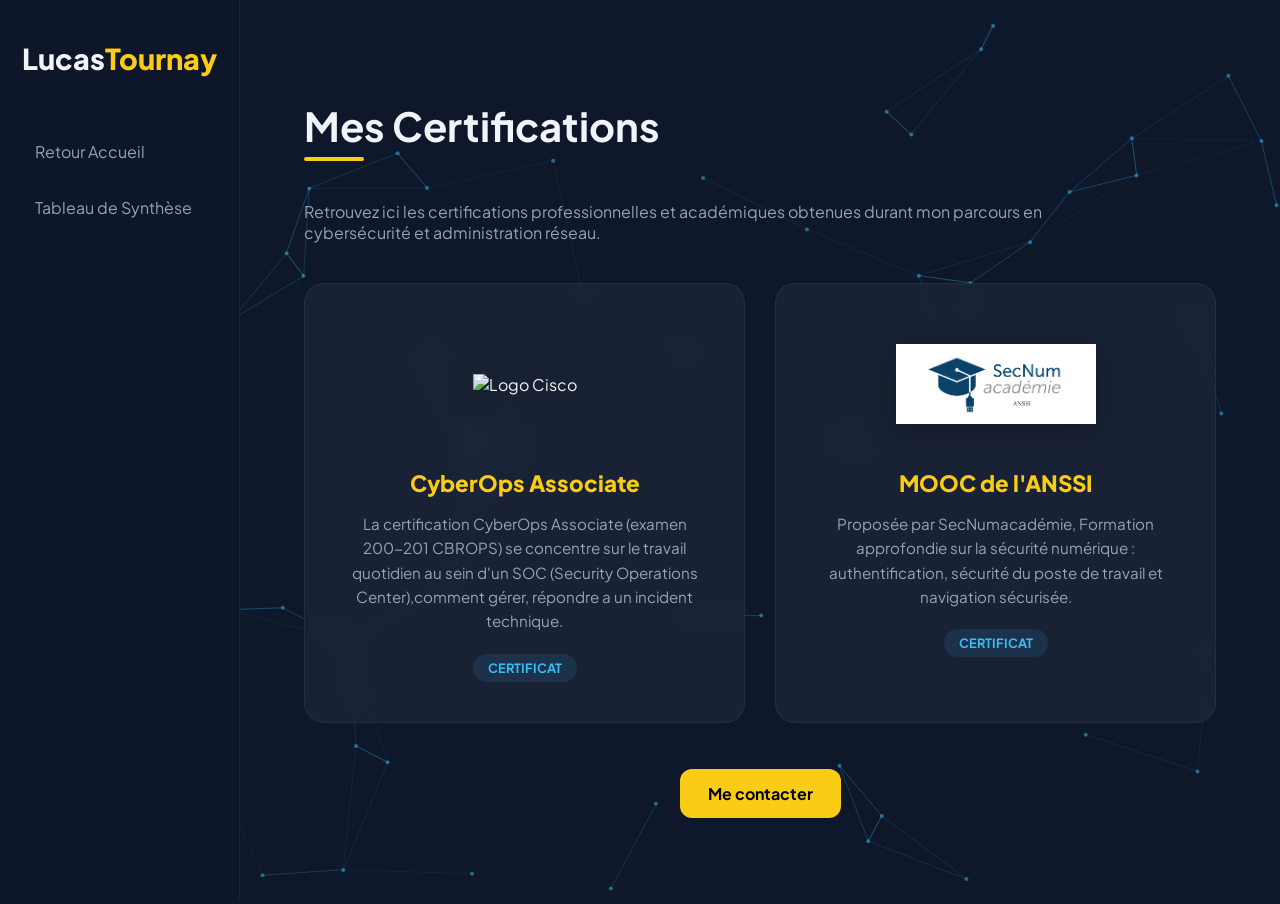
==== certifications.html @ 9bdbe857 "Add files via upload" ====
<!DOCTYPE html>
<html lang="fr">

<head>
    <meta charset="UTF-8">
    <meta name="viewport" content="width=device-width, initial-scale=1.0">
    <title>Lucas Tournay | Certifications</title>
    <link rel="stylesheet" href="style.css">
    <link href="https://fonts.googleapis.com/css2?family=Plus+Jakarta+Sans:wght@400;600;800&display=swap" rel="stylesheet">
    <link href="https://unpkg.com/aos@2.3.1/dist/aos.css" rel="stylesheet">
    <style>
        /* Styles spécifiques pour l'affichage des certifications */
        .certif-container {
            display: grid;
            grid-template-columns: repeat(auto-fit, minmax(300px, 1fr));
            gap: 30px;
            margin-top: 40px;
        }

        .certif-card {
            background: var(--card-bg);
            border-radius: 20px;
            border: 1px solid rgba(255, 255, 255, 0.05);
            padding: 40px;
            backdrop-filter: blur(10px);
            text-align: center;
            transition: all 0.4s ease;
        }

        .certif-card:hover {
            border-color: var(--primary);
            transform: translateY(-10px);
            box-shadow: 0 20px 40px rgba(0, 0, 0, 0.4);
        }

        .certif-logo-wrapper {
            height: 120px;
            display: flex;
            justify-content: center;
            align-items: center;
            margin-bottom: 25px;
        }

        .certif-img {
            max-height: 100%;
            max-width: 200px;
            filter: drop-shadow(0 5px 15px rgba(0,0,0,0.3));
        }

        .certif-title {
            color: var(--primary);
            font-size: 1.4rem;
            margin-bottom: 15px;
            font-weight: 800;
        }

        .certif-desc {
            color: #94a3b8;
            line-height: 1.6;
            font-size: 0.95rem;
        }

        .badge-status {
            display: inline-block;
            margin-top: 20px;
            padding: 6px 15px;
            background: rgba(56, 189, 248, 0.1);
            color: var(--accent);
            border-radius: 20px;
            font-size: 0.8rem;
            font-weight: 700;
            text-transform: uppercase;
        }
    </style>
</head>

<body>

    <canvas id="network-bg"></canvas>

    <nav class="navbar">
        <div class="nav-container">
            <h2 class="logo">Lucas<span>Tournay</span></h2>
            <ul class="nav-links">
                <li><a href="index.html" class="nav-item">Retour Accueil</a></li>
                <li><a href="competences.html" class="nav-item">Tableau de Synthèse</a></li>
            </ul>
        </div>
    </nav>

    <main>
        <section class="section" data-aos="fade-up">
            <h2 class="section-title">Mes Certifications</h2>
            <p style="color: #94a3b8; max-width: 800px;">
                Retrouvez ici les certifications professionnelles et académiques obtenues durant mon parcours en cybersécurité et administration réseau.
            </p>

            <div class="certif-container">
                <div class="certif-card" data-aos="fade-up" data-aos-delay="100">
                    <div class="certif-logo-wrapper">
                        <img src="https://upload.wikimedia.org/wikipedia/commons/0/08/Cisco_logo_blue_2016.svg" alt="Logo Cisco" class="certif-img">
                    </div>
                    <h3 class="certif-title">CyberOps Associate</h3>
                    <p class="certif-desc">
                        La certification CyberOps Associate (examen 200-201 CBROPS) se concentre sur le travail quotidien au sein d'un SOC (Security Operations Center),comment gérer, répondre a un incident technique.
                    </p>
                    <span class="badge-status">Certificat</span>
                </div>

                <div class="certif-card" data-aos="fade-up" data-aos-delay="200">
                    <div class="certif-logo-wrapper">
                        <img src="./images/Mooc-logo.jpg" alt="" class="certif-img">
                    </div>
                    <h3 class="certif-title">MOOC de l'ANSSI</h3>
                    <p class="certif-desc">
                       Proposée par SecNumacadémie, Formation approfondie sur la sécurité numérique : authentification, sécurité du poste de travail et navigation sécurisée.
                    </p>
                    <span class="badge-status">Certificat</span>
                </div>
            </div>

            <div style="text-align: center; margin-top: 60px;">
                <a href="index.html#contact" class="btn-primary" style="text-decoration: none;">Me contacter</a>
            </div>
        </section>
    </main>

    <script src="https://unpkg.com/aos@2.3.1/dist/aos.js"></script>
    <script>
        AOS.init({ duration: 1000, once: true });

        // Script du fond animé (Network Background)
        const canvas = document.getElementById("network-bg");
        const ctx = canvas.getContext("2d");
        function resize() { canvas.width = window.innerWidth; canvas.height = window.innerHeight; }
        window.onresize = resize; resize();

        let nodes = [];
        for (let i = 0; i < 70; i++) {
            nodes.push({
                x: Math.random() * canvas.width,
                y: Math.random() * canvas.height,
                vx: (Math.random() - 0.5) * 0.6,
                vy: (Math.random() - 0.5) * 0.6
            });
        }

        function animate() {
            ctx.clearRect(0, 0, canvas.width, canvas.height);
            nodes.forEach((node, i) => {
                node.x += node.vx; node.y += node.vy;
                if (node.x < 0 || node.x > canvas.width) node.vx *= -1;
                if (node.y < 0 || node.y > canvas.height) node.vy *= -1;
                ctx.beginPath(); ctx.arc(node.x, node.y, 2, 0, Math.PI * 2); ctx.fillStyle = "rgba(56, 189, 248, 0.5)"; ctx.fill();
                for (let j = i + 1; j < nodes.length; j++) {
                    let dx = node.x - nodes[j].x, dy = node.y - nodes[j].y, dist = Math.sqrt(dx * dx + dy * dy);
                    if (dist < 150) {
                        ctx.beginPath(); ctx.moveTo(node.x, node.y); ctx.lineTo(nodes[j].x, nodes[j].y);
                        ctx.strokeStyle = `rgba(56, 189, 248, ${1 - dist/150})`; ctx.lineWidth = 0.5; ctx.stroke();
                    }
                }
            });
            requestAnimationFrame(animate);
        }
        animate();
    </script>
</body>
</html>
---- style.css ----
/* --- VARIABLES ET RESET --- */
:root {
    --primary: #facc15;
    --accent: #38bdf8;
    --bg: #0f172a;
    --card-bg: rgba(30, 41, 59, 0.7);
    --text: #f1f5f9;
}

* { 
    margin: 0; 
    padding: 0; 
    box-sizing: border-box; 
    font-family: 'Plus Jakarta Sans', sans-serif; 
}

html { scroll-behavior: smooth; }

body { 
    background: var(--bg); 
    color: var(--text); 
    overflow-x: hidden; 
}

#network-bg { 
    position: fixed; 
    top: 0; 
    left: 0; 
    z-index: -1; 
}

/* --- NAVBAR --- */
.navbar { 
    position: fixed; 
    left: 0; 
    top: 0; 
    width: 240px; 
    height: 100vh; 
    background: rgba(15, 23, 42, 0.95); 
    border-right: 1px solid rgba(255,255,255,0.05); 
    display: flex; 
    flex-direction: column; 
    padding: 40px 20px; 
    z-index: 100; 
    backdrop-filter: blur(10px); 
}

.logo { font-size: 1.8rem; font-weight: 800; margin-bottom: 50px; text-align: center; }
.logo span { color: var(--primary); }

.nav-links { list-style: none; }
.nav-links a { 
    display: block; 
    padding: 15px; 
    color: #94a3b8; 
    text-decoration: none; 
    border-radius: 10px; 
    transition: 0.3s; 
    margin-bottom: 5px; 
}
.nav-links a:hover { 
    background: rgba(250, 204, 21, 0.1); 
    color: var(--primary); 
    transform: translateX(5px); 
}

/* --- MAIN LAYOUT --- */
header, main, footer { margin-left: 240px; padding: 0 5%; }

/* --- HERO SECTION --- */
header { 
    min-height: 100vh; 
    display: flex; 
    align-items: center; 
    justify-content: center; 
    padding-top: 50px; 
}

.hero-wrapper { 
    max-width: 1000px; 
    display: flex; 
    align-items: center; 
    gap: 60px; 
}

.profile-container { position: relative; flex-shrink: 0; }

.profile-img { 
    width: 250px; 
    height: 250px; 
    border-radius: 50%; 
    border: 3px solid rgba(56, 189, 248, 0.3);
    object-fit: cover; 
    box-shadow: 0 20px 50px rgba(0, 0, 0, 0.8), 0 0 30px rgba(56, 189, 248, 0.4);
    animation: morph 8s ease-in-out infinite alternate; 
}

@keyframes morph { 
    0% { border-radius: 30% 70% 70% 30% / 30% 30% 70% 70%; } 
    100% { border-radius: 50%; } 
}

.status-badge { 
    position: absolute; 
    bottom: 10px; 
    right: -10px; 
    background: var(--primary); 
    color: #000; 
    padding: 8px 15px; 
    border-radius: 20px; 
    font-size: 0.75rem; 
    font-weight: 800; 
    box-shadow: 0 8px 20px rgba(250, 204, 21, 0.6); 
}

/* --- GLITCH EFFECT --- */
.glitch { font-size: 4rem; position: relative; color: white; }
.glitch::before, .glitch::after { content: attr(data-text); position: absolute; top: 0; left: 0; width: 100%; height: 100%; opacity: 0.8; }
.glitch::before { left: 2px; text-shadow: -2px 0 #ff00c1; clip: rect(44px, 450px, 56px, 0); animation: glitch-anim 5s infinite linear alternate-reverse; }
.glitch::after { left: -2px; text-shadow: -2px 0 #00fff9; clip: rect(44px, 450px, 56px, 0); animation: glitch-anim 5s infinite linear alternate; }

@keyframes glitch-anim { 
    0% { clip: rect(10px, 9999px, 20px, 0); } 
    20% { clip: rect(80px, 9999px, 90px, 0); } 
    100% { clip: rect(40px, 9999px, 50px, 0); } 
}

.subtitle { color: var(--primary); font-size: 1.6rem; font-weight: 700; margin: 10px 0; }
.description { max-width: 600px; line-height: 1.6; color: #94a3b8; }

/* --- BOUTONS --- */
.hero-btns { margin-top: 30px; display: flex; gap: 15px; }
.btn-primary { background: var(--primary); color: #000; padding: 14px 28px; border-radius: 12px; border: none; font-weight: 700; cursor: pointer; transition: 0.3s; }
.btn-outline { border: 1px solid rgba(255,255,255,0.2); color: #fff; padding: 14px 28px; border-radius: 12px; text-decoration: none; font-weight: 600; transition: 0.3s; }
.btn-primary:hover { transform: translateY(-3px); box-shadow: 0 15px 30px rgba(250, 204, 21, 0.5); }
.btn-outline:hover { background: rgba(255,255,255,0.05); border-color: white; }

/* --- SECTIONS --- */
.section { padding: 100px 0; }
.section-title { font-size: 2.5rem; margin-bottom: 50px; position: relative; }
.section-title::after { content: ""; position: absolute; left: 0; bottom: -10px; width: 60px; height: 4px; background: var(--primary); border-radius: 2px; }

/* --- TIMELINE --- */
.timeline { border-left: 2px solid rgba(255,255,255,0.1); padding-left: 30px; }
.timeline-item { position: relative; margin-bottom: 50px; }
.timeline-dot { position: absolute; left: -39px; top: 8px; width: 16px; height: 16px; background: var(--bg); border: 3px solid var(--primary); border-radius: 50%; }
.date { font-size: 0.85rem; color: var(--accent); font-weight: 700; text-transform: uppercase; }
.highlight { background: rgba(250, 204, 21, 0.05); padding: 25px; border-radius: 20px; border: 1px dashed var(--primary); }

/* --- PROJECT CARDS & GRID --- */
.project-grid { 
    display: grid; 
    grid-template-columns: repeat(auto-fit, minmax(280px, 1fr)); 
    gap: 25px; 
}

.project-card { 
    background: var(--card-bg); 
    padding: 30px; 
    border-radius: 20px; 
    border: 1px solid rgba(255,255,255,0.05); 
    transition: 0.4s cubic-bezier(0.175, 0.885, 0.32, 1.275); 
    backdrop-filter: blur(10px); 
    display: flex;
    flex-direction: column;
    align-items: center;
    text-align: center;
}

.project-card:hover { 
    border-color: var(--primary); 
    transform: translateY(-10px); 
    background: rgba(30, 41, 59, 0.9); 
    box-shadow: 0 20px 40px rgba(0, 0, 0, 0.6);
}

/* --- LOGOS & IMAGES DANS LES CARTES --- */
.project-img-container {
    width: 100%;
    height: 80px;
    display: flex;
    justify-content: center;
    align-items: center;
    margin-bottom: 20px;
}

.project-real-img {
    max-width: 100%;
    max-height: 100%;
    object-fit: contain;
    filter: drop-shadow(0 12px 15px rgba(0, 0, 0, 0.9));
    transition: transform 0.3s ease, filter 0.3s ease;
}

.project-card:hover .project-real-img {
    transform: scale(1.1);
    filter: drop-shadow(0 0 15px rgba(56, 189, 248, 0.6));
}

.project-link { 
    display: inline-block; 
    margin-top: 20px; 
    color: var(--primary); 
    text-decoration: none; 
    font-weight: 700; 
    font-size: 0.9rem; 
}

/* --- SECTION CONTACT --- */
.contact-wrapper {
    max-width: 800px;
    margin: 0 auto;
    text-align: center;
    background: var(--card-bg);
    padding: 60px;
    border-radius: 30px;
    border: 1px solid rgba(255, 255, 255, 0.05);
    backdrop-filter: blur(10px);
    box-shadow: 0 30px 60px rgba(0, 0, 0, 0.5);
}

.contact-headline h1 { font-size: 3rem; color: white; margin-bottom: 10px; }
.contact-headline h4 { font-size: 1.2rem; color: var(--primary); margin-bottom: 40px; }

.contact-details {
    display: flex;
    flex-direction: column;
    gap: 20px;
    align-items: center;
    margin-bottom: 40px;
}

.contact-item { display: flex; align-items: center; gap: 15px; color: #94a3b8; font-size: 1.1rem; }
.contact-item a { color: var(--primary); text-decoration: none; }
.contact-item a:hover { text-decoration: underline; }

.contact-social {
    border-top: 1px solid rgba(255, 255, 255, 0.1);
    padding-top: 30px;
    display: flex;
    justify-content: center;
    align-items: center;
    gap: 40px; /* Espacement augmenté entre les logos */
}

/* SOCIAL LINKS - TAILLE XL (56px) */
.social-link {
    display: inline-block;
    transition: transform 0.3s cubic-bezier(0.175, 0.885, 0.32, 1.275);
}

.social-icon {
    width: 56px; /* Taille augmentée à 56px */
    height: auto;
    filter: drop-shadow(0 10px 15px rgba(0, 0, 0, 0.9));
    transition: all 0.3s ease;
}

.social-link:hover { transform: translateY(-10px); }

/* Effet spécifique LinkedIn */
.linkedin-link:hover .social-icon {
    filter: drop-shadow(0 0 25px rgba(56, 189, 248, 0.85));
}

/* Effet spécifique Facebook */
.facebook-link:hover .social-icon {
    filter: drop-shadow(0 0 25px rgba(24, 119, 242, 0.85));
}

/* --- FOOTER SIMPLE --- */
.footer-simple {
    padding: 40px 0;
    text-align: center;
    color: #64748b;
    font-size: 0.9rem;
    border-top: 1px solid rgba(255, 255, 255, 0.05);
}

/* --- SKILLS --- */
.skills-wrapper { display: grid; grid-template-columns: 1fr 1fr; gap: 40px; }
.skill-bar { height: 45px; background: rgba(255,255,255,0.05); border-radius: 12px; margin-bottom: 20px; position: relative; overflow: hidden; display: flex; align-items: center; padding: 0 15px; }
.fill { position: absolute; left: 0; top: 0; height: 100%; background: linear-gradient(90deg, var(--primary), #eab308); transition: 1.5s cubic-bezier(0.1, 0.5, 0.5, 1); width: 0; }
.skill-bar span { position: relative; z-index: 1; font-weight: 800; font-size: 0.85rem; color: white; text-shadow: 1px 1px 3px rgba(0,0,0,0.5); }

/* --- POPUP --- */
.popup { display: none; position: fixed; inset: 0; background: rgba(0,0,0,0.9); z-index: 1000; align-items: center; justify-content: center; backdrop-filter: blur(5px); }
.popup-box { width: 85%; height: 85%; background: #fff; border-radius: 20px; position: relative; overflow: hidden; box-shadow: 0 25px 50px -12px rgba(0,0,0,0.5); }
.popup-box iframe { width: 100%; height: 100%; border: none; }
.close-btn { position: absolute; top: 15px; right: 20px; font-size: 2.5rem; border: none; background: #fff; cursor: pointer; color: #000; z-index: 1100; border-radius: 50%; width: 40px; height: 40px; display: flex; align-items: center; justify-content: center; }

/* --- RESPONSIVE MOBILE --- */
@media (max-width: 900px) {
    .navbar { 
        width: 100%; height: auto; position: fixed; padding: 15px; 
        border-right: none; border-bottom: 1px solid rgba(255,255,255,0.1); 
        flex-direction: row; justify-content: space-between; align-items: center; 
    }
    .logo { margin-bottom: 0; font-size: 1.4rem; }
    .nav-links { display: flex; gap: 10px; overflow-x: auto; padding-bottom: 5px; scrollbar-width: none; }
    .nav-links::-webkit-scrollbar { display: none; }
    .nav-links a { padding: 8px 12px; font-size: 0.8rem; margin-bottom: 0; white-space: nowrap; }
    
    header, main, footer { margin-left: 0; padding: 0 25px; }
    header { padding-top: 120px; height: auto; padding-bottom: 50px; }
    .hero-wrapper { flex-direction: column; text-align: center; gap: 40px; }
    .glitch { font-size: 2.8rem; }
}
/* Garde tout ton ancien CSS et assure-toi que ces parties sont présentes/modifiées */

/* --- SECTION CERTIFICATIONS (AJOUT) --- */
#certifications .project-real-img {
    max-height: 70px; /* Légèrement plus petit pour les logos officiels */
    filter: drop-shadow(0 5px 15px rgba(0,0,0,0.3));
}

#certifications .project-card h4 {
    margin-top: 10px;
    color: var(--primary);
}

/* Le reste de ton CSS inchangé... */

/* SOCIAL LINKS - TAILLE XL (56px) */
.social-link {
    display: inline-block;
    transition: transform 0.3s cubic-bezier(0.175, 0.885, 0.32, 1.275);
}

.social-icon {
    width: 56px; 
    height: auto;
    filter: drop-shadow(0 10px 15px rgba(0, 0, 0, 0.9));
    transition: all 0.3s ease;
}

.social-link:hover { transform: translateY(-10px); }

.linkedin-link:hover .social-icon {
    filter: drop-shadow(0 0 25px rgba(56, 189, 248, 0.85));
}

.facebook-link:hover .social-icon {
    filter: drop-shadow(0 0 25px rgba(24, 119, 242, 0.85));
}
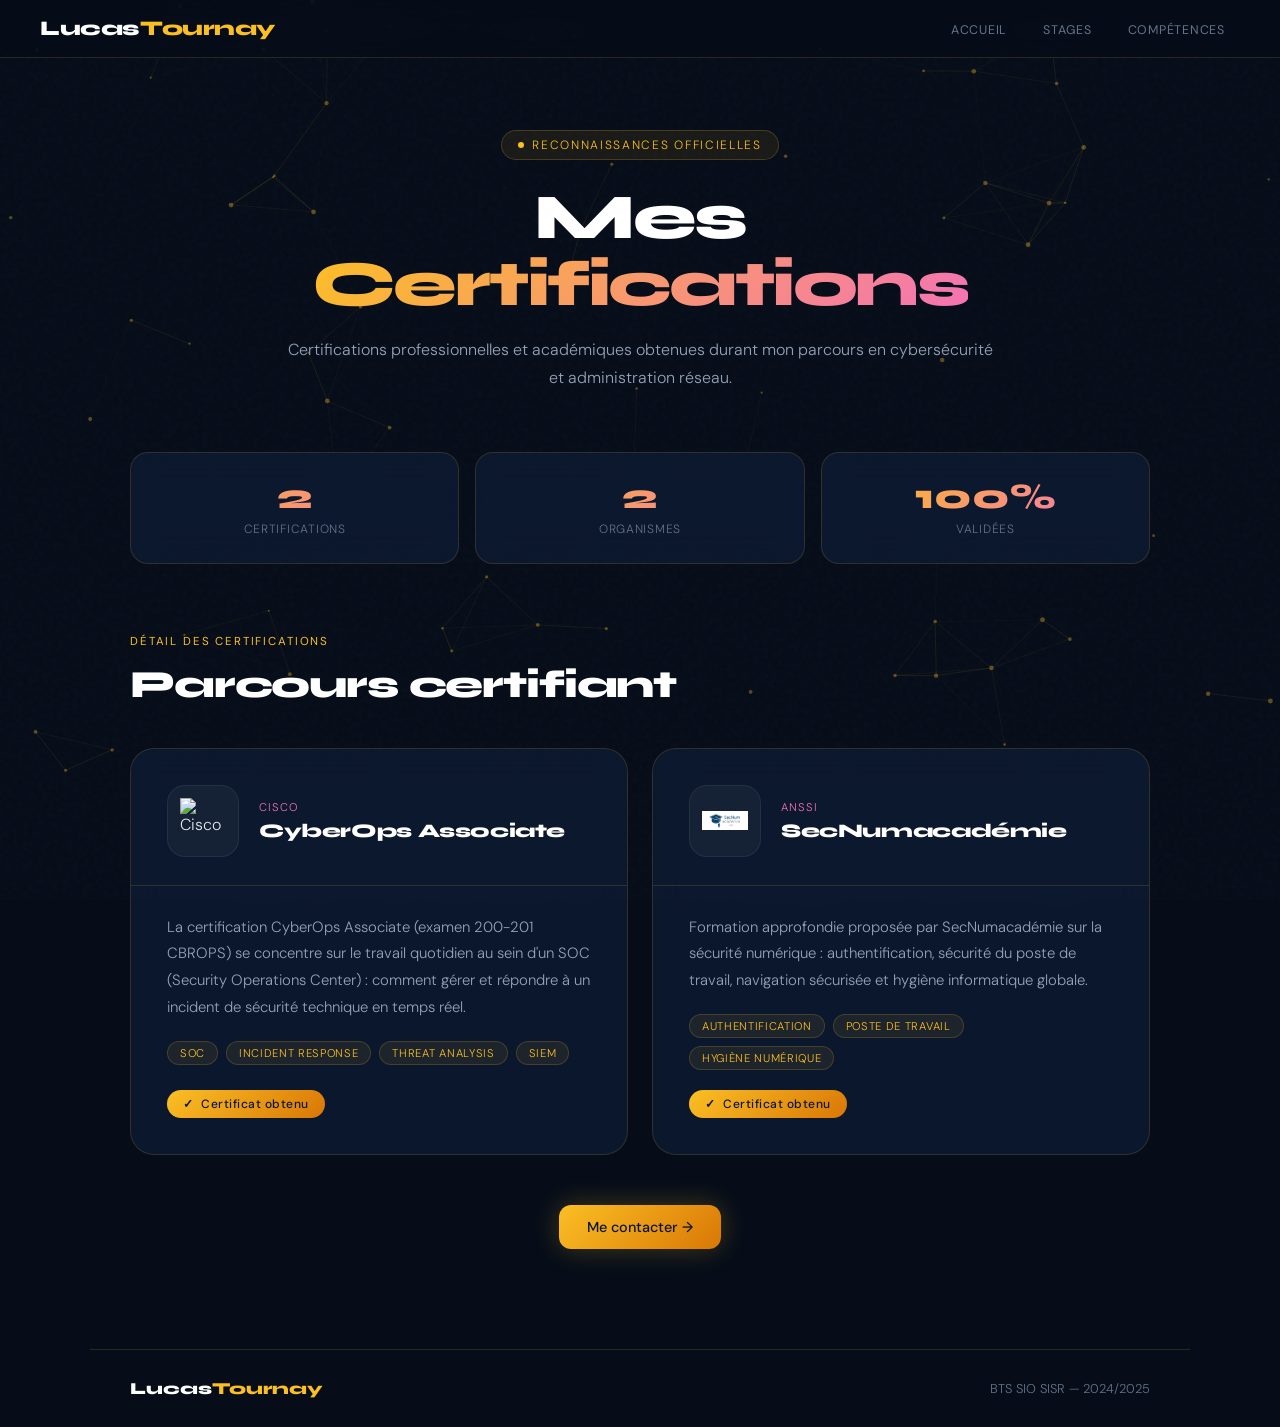
==== commit 15bc82bd: "Update certifications.html" ====
--- a/certifications.html
+++ b/certifications.html
@@ -1,168 +1,384 @@
 <!DOCTYPE html>
 <html lang="fr">
-
 <head>
     <meta charset="UTF-8">
     <meta name="viewport" content="width=device-width, initial-scale=1.0">
     <title>Lucas Tournay | Certifications</title>
-    <link rel="stylesheet" href="style.css">
-    <link href="https://fonts.googleapis.com/css2?family=Plus+Jakarta+Sans:wght@400;600;800&display=swap" rel="stylesheet">
-    <link href="https://unpkg.com/aos@2.3.1/dist/aos.css" rel="stylesheet">
+    <link href="https://fonts.googleapis.com/css2?family=Syne:wght@400;600;700;800&family=DM+Sans:ital,wght@0,300;0,400;0,500;1,300&display=swap" rel="stylesheet">
     <style>
-        /* Styles spécifiques pour l'affichage des certifications */
-        .certif-container {
+        :root {
+            --bg: #060d19;
+            --bg2: #0a1628;
+            --primary: #fbbf24;
+            --accent: #f472b6;
+            --card-bg: rgba(14, 26, 50, 0.85);
+            --border: rgba(251, 191, 36, 0.15);
+            --text: #e2e8f0;
+            --muted: #64748b;
+        }
+
+        *, *::before, *::after { box-sizing: border-box; margin: 0; padding: 0; }
+        html { scroll-behavior: smooth; }
+
+        body {
+            background: var(--bg);
+            color: var(--text);
+            font-family: 'DM Sans', sans-serif;
+            font-weight: 300;
+            overflow-x: hidden;
+            min-height: 100vh;
+        }
+
+        #network-bg {
+            position: fixed; inset: 0; z-index: 0; pointer-events: none;
+        }
+
+        body::before {
+            content: '';
+            position: fixed; inset: 0;
+            background-image: url("data:image/svg+xml,%3Csvg viewBox='0 0 200 200' xmlns='http://www.w3.org/2000/svg'%3E%3Cfilter id='n'%3E%3CfeTurbulence type='fractalNoise' baseFrequency='0.9' numOctaves='4' stitchTiles='stitch'/%3E%3C/filter%3E%3Crect width='100%25' height='100%25' filter='url(%23n)' opacity='1'/%3E%3C/svg%3E");
+            opacity: 0.025; pointer-events: none; z-index: 1;
+        }
+
+        main, nav, header, section { position: relative; z-index: 2; }
+
+        /* ── NAVBAR ── */
+        .navbar {
+            position: fixed; top: 0; left: 0; right: 0; z-index: 100;
+            padding: 16px 40px;
+            display: flex; align-items: center; justify-content: space-between;
+            background: rgba(6, 13, 25, 0.75);
+            backdrop-filter: blur(20px);
+            border-bottom: 1px solid var(--border);
+        }
+        .logo { font-family: 'Syne', sans-serif; font-weight: 800; font-size: 1.3rem; letter-spacing: -0.02em; color: white; }
+        .logo span { color: var(--primary); }
+        .nav-links { list-style: none; display: flex; gap: 6px; }
+        .nav-item {
+            font-family: 'DM Sans', sans-serif; font-size: 0.78rem; font-weight: 400;
+            letter-spacing: 0.06em; text-transform: uppercase; color: var(--muted);
+            text-decoration: none; padding: 6px 14px; border-radius: 8px;
+            border: 1px solid transparent; transition: all 0.25s;
+        }
+        .nav-item:hover { color: var(--primary); border-color: var(--border); background: rgba(251,191,36,0.06); }
+
+        /* ── HERO ── */
+        .hero {
+            min-height: 45vh;
+            display: flex; align-items: center; justify-content: center;
+            padding: 130px 40px 60px;
+            text-align: center;
+        }
+        .hero-inner { max-width: 720px; }
+
+        .hero-label {
+            display: inline-flex; align-items: center; gap: 8px;
+            font-size: 0.75rem; letter-spacing: 0.14em; text-transform: uppercase;
+            color: var(--primary); background: rgba(251,191,36,0.08);
+            border: 1px solid rgba(251,191,36,0.2); padding: 6px 16px;
+            border-radius: 100px; margin-bottom: 24px;
+            opacity: 0; animation: fadeSlideUp 0.7s 0.1s ease forwards;
+        }
+        .hero-label::before {
+            content: ''; width: 6px; height: 6px; border-radius: 50%;
+            background: var(--primary); animation: pulse 2s ease infinite;
+        }
+
+        .hero h1 {
+            font-family: 'Syne', sans-serif;
+            font-size: clamp(2.4rem, 5vw, 4rem);
+            font-weight: 800; letter-spacing: -0.04em; line-height: 1.05;
+            color: white; margin-bottom: 18px;
+            opacity: 0; animation: fadeSlideUp 0.7s 0.2s ease forwards;
+        }
+        .hero h1 span {
+            background: linear-gradient(135deg, var(--primary), var(--accent));
+            -webkit-background-clip: text; -webkit-text-fill-color: transparent; background-clip: text;
+        }
+
+        .hero p {
+            font-size: 1rem; line-height: 1.75; color: #94a3b8;
+            opacity: 0; animation: fadeSlideUp 0.7s 0.3s ease forwards;
+        }
+
+        /* ── SECTION ── */
+        .section { max-width: 1100px; margin: 0 auto; padding: 0 40px 100px; }
+
+        .section-eyebrow {
+            font-size: 0.72rem; letter-spacing: 0.16em; text-transform: uppercase;
+            color: var(--primary); margin-bottom: 12px; font-weight: 400;
+        }
+        .section-title {
+            font-family: 'Syne', sans-serif; font-size: clamp(1.7rem, 3vw, 2.6rem);
+            font-weight: 800; letter-spacing: -0.03em; color: white; margin-bottom: 40px;
+        }
+
+        /* ── CERTIF CARDS ── */
+        .certif-grid {
             display: grid;
-            grid-template-columns: repeat(auto-fit, minmax(300px, 1fr));
-            gap: 30px;
-            margin-top: 40px;
+            grid-template-columns: repeat(auto-fit, minmax(320px, 1fr));
+            gap: 24px;
         }
 
         .certif-card {
             background: var(--card-bg);
-            border-radius: 20px;
-            border: 1px solid rgba(255, 255, 255, 0.05);
-            padding: 40px;
-            backdrop-filter: blur(10px);
-            text-align: center;
-            transition: all 0.4s ease;
-        }
-
+            border: 1px solid var(--border);
+            border-radius: 24px;
+            overflow: hidden;
+            backdrop-filter: blur(16px);
+            transition: all 0.35s cubic-bezier(0.25, 0.46, 0.45, 0.94);
+            display: flex; flex-direction: column;
+        }
         .certif-card:hover {
-            border-color: var(--primary);
-            transform: translateY(-10px);
-            box-shadow: 0 20px 40px rgba(0, 0, 0, 0.4);
-        }
-
-        .certif-logo-wrapper {
-            height: 120px;
-            display: flex;
-            justify-content: center;
-            align-items: center;
-            margin-bottom: 25px;
-        }
-
-        .certif-img {
-            max-height: 100%;
-            max-width: 200px;
-            filter: drop-shadow(0 5px 15px rgba(0,0,0,0.3));
-        }
-
-        .certif-title {
-            color: var(--primary);
-            font-size: 1.4rem;
-            margin-bottom: 15px;
-            font-weight: 800;
-        }
+            border-color: rgba(251,191,36,0.45);
+            transform: translateY(-6px);
+            box-shadow: 0 28px 56px rgba(0,0,0,0.45), 0 0 35px rgba(251,191,36,0.07);
+        }
+
+        .certif-head {
+            padding: 36px 36px 28px;
+            border-bottom: 1px solid var(--border);
+            display: flex; align-items: center; gap: 20px;
+        }
+
+        .certif-logo-box {
+            width: 72px; height: 72px;
+            border-radius: 18px;
+            background: rgba(255,255,255,0.04);
+            border: 1px solid rgba(255,255,255,0.07);
+            display: flex; align-items: center; justify-content: center;
+            padding: 12px; flex-shrink: 0;
+        }
+        .certif-logo-box img { width: 100%; height: 100%; object-fit: contain; }
+
+        .certif-head-info { flex: 1; }
+
+        .certif-issuer {
+            font-size: 0.7rem; letter-spacing: 0.1em; text-transform: uppercase;
+            color: var(--accent); margin-bottom: 5px;
+        }
+        .certif-name {
+            font-family: 'Syne', sans-serif; font-size: 1.2rem; font-weight: 800;
+            color: white; letter-spacing: -0.02em; line-height: 1.2;
+        }
+
+        .certif-body { padding: 28px 36px 36px; flex: 1; display: flex; flex-direction: column; gap: 20px; }
 
         .certif-desc {
-            color: #94a3b8;
-            line-height: 1.6;
-            font-size: 0.95rem;
-        }
-
-        .badge-status {
-            display: inline-block;
-            margin-top: 20px;
-            padding: 6px 15px;
-            background: rgba(56, 189, 248, 0.1);
-            color: var(--accent);
-            border-radius: 20px;
-            font-size: 0.8rem;
-            font-weight: 700;
-            text-transform: uppercase;
+            font-size: 0.93rem; color: #94a3b8; line-height: 1.8;
+        }
+
+        .certif-tags { display: flex; flex-wrap: wrap; gap: 8px; }
+
+        .tag {
+            font-size: 0.7rem; letter-spacing: 0.06em; text-transform: uppercase;
+            color: var(--primary); background: rgba(251,191,36,0.08);
+            border: 1px solid rgba(251,191,36,0.18);
+            padding: 4px 12px; border-radius: 100px;
+        }
+
+        .certif-badge {
+            display: inline-flex; align-items: center; gap: 8px;
+            align-self: flex-start;
+            font-size: 0.75rem; font-weight: 500; letter-spacing: 0.04em;
+            color: #0a1628;
+            background: linear-gradient(135deg, var(--primary), #d97706);
+            padding: 6px 16px; border-radius: 100px;
+            margin-top: auto;
+        }
+        .certif-badge::before {
+            content: '✓'; font-weight: 800;
+        }
+
+        /* ── STATS BAR ── */
+        .stats-bar {
+            display: grid; grid-template-columns: repeat(3, 1fr);
+            gap: 16px; margin-bottom: 70px;
+        }
+        .stat-card {
+            background: var(--card-bg); border: 1px solid var(--border);
+            border-radius: 18px; padding: 26px; text-align: center;
+            backdrop-filter: blur(16px); transition: all 0.3s;
+        }
+        .stat-card:hover { border-color: rgba(251,191,36,0.35); transform: translateY(-4px); }
+        .stat-num {
+            font-family: 'Syne', sans-serif; font-size: 2.2rem; font-weight: 800;
+            background: linear-gradient(135deg, var(--primary), var(--accent));
+            -webkit-background-clip: text; -webkit-text-fill-color: transparent; background-clip: text;
+            line-height: 1; margin-bottom: 6px;
+        }
+        .stat-lbl { font-size: 0.75rem; color: var(--muted); letter-spacing: 0.06em; text-transform: uppercase; }
+
+        /* ── CTA ── */
+        .cta-row { display: flex; justify-content: center; margin-top: 50px; }
+        .btn-primary {
+            display: inline-flex; align-items: center; gap: 8px;
+            background: linear-gradient(135deg, var(--primary), #d97706);
+            color: #0a1628; font-family: 'DM Sans', sans-serif; font-weight: 500;
+            font-size: 0.9rem; padding: 13px 28px; border-radius: 12px;
+            text-decoration: none; transition: all 0.3s;
+            box-shadow: 0 0 28px rgba(251,191,36,0.25);
+        }
+        .btn-primary:hover { transform: translateY(-3px); box-shadow: 0 0 48px rgba(251,191,36,0.45); }
+
+        /* ── FOOTER ── */
+        .footer {
+            border-top: 1px solid var(--border); padding: 28px 40px;
+            max-width: 1100px; margin: 0 auto;
+            display: flex; align-items: center; justify-content: space-between;
+            color: var(--muted); font-size: 0.8rem; position: relative; z-index: 2;
+        }
+        .footer-logo { font-family: 'Syne', sans-serif; font-weight: 800; font-size: 1.05rem; color: white; }
+        .footer-logo span { color: var(--primary); }
+
+        /* ── ANIMATIONS ── */
+        @keyframes fadeSlideUp { from { opacity: 0; transform: translateY(24px); } to { opacity: 1; transform: translateY(0); } }
+        @keyframes pulse { 0%, 100% { opacity: 1; transform: scale(1); } 50% { opacity: 0.4; transform: scale(0.7); } }
+        .reveal { opacity: 0; transform: translateY(28px); transition: opacity 0.7s ease, transform 0.7s ease; }
+        .reveal.visible { opacity: 1; transform: translateY(0); }
+
+        @media (max-width: 700px) {
+            .navbar { padding: 14px 20px; }
+            .nav-links { display: none; }
+            .hero, .section { padding-left: 20px; padding-right: 20px; }
+            .stats-bar { grid-template-columns: 1fr 1fr; }
+            .certif-head { flex-direction: column; text-align: center; }
         }
     </style>
 </head>
-
 <body>
-
     <canvas id="network-bg"></canvas>
 
     <nav class="navbar">
-        <div class="nav-container">
-            <h2 class="logo">Lucas<span>Tournay</span></h2>
-            <ul class="nav-links">
-                <li><a href="index.html" class="nav-item">Retour Accueil</a></li>
-                <li><a href="competences.html" class="nav-item">Tableau de Synthèse</a></li>
-            </ul>
+        <h2 class="logo">Lucas<span>Tournay</span></h2>
+        <ul class="nav-links">
+            <li><a href="index.html" class="nav-item">Accueil</a></li>
+            <li><a href="stage.html" class="nav-item">Stages</a></li>
+            <li><a href="competences.html" class="nav-item">Compétences</a></li>
+        </ul>
+    </nav>
+
+    <header class="hero">
+        <div class="hero-inner">
+            <div class="hero-label">Reconnaissances officielles</div>
+            <h1>Mes <span>Certifications</span></h1>
+            <p>Certifications professionnelles et académiques obtenues durant mon parcours en cybersécurité et administration réseau.</p>
         </div>
-    </nav>
+    </header>
 
     <main>
-        <section class="section" data-aos="fade-up">
-            <h2 class="section-title">Mes Certifications</h2>
-            <p style="color: #94a3b8; max-width: 800px;">
-                Retrouvez ici les certifications professionnelles et académiques obtenues durant mon parcours en cybersécurité et administration réseau.
-            </p>
-
-            <div class="certif-container">
-                <div class="certif-card" data-aos="fade-up" data-aos-delay="100">
-                    <div class="certif-logo-wrapper">
-                        <img src="https://upload.wikimedia.org/wikipedia/commons/0/08/Cisco_logo_blue_2016.svg" alt="Logo Cisco" class="certif-img">
+        <section class="section">
+            <div class="stats-bar reveal">
+                <div class="stat-card">
+                    <div class="stat-num">2</div>
+                    <div class="stat-lbl">Certifications</div>
+                </div>
+                <div class="stat-card">
+                    <div class="stat-num">2</div>
+                    <div class="stat-lbl">Organismes</div>
+                </div>
+                <div class="stat-card">
+                    <div class="stat-num">100%</div>
+                    <div class="stat-lbl">Validées</div>
+                </div>
+            </div>
+
+            <div class="reveal">
+                <div class="section-eyebrow">Détail des certifications</div>
+                <div class="section-title">Parcours certifiant</div>
+            </div>
+
+            <div class="certif-grid reveal">
+
+                <!-- CISCO -->
+                <div class="certif-card">
+                    <div class="certif-head">
+                        <div class="certif-logo-box">
+                            <img src="https://upload.wikimedia.org/wikipedia/commons/0/08/Cisco_logo_blue_2016.svg" alt="Cisco">
+                        </div>
+                        <div class="certif-head-info">
+                            <div class="certif-issuer">Cisco</div>
+                            <div class="certif-name">CyberOps Associate</div>
+                        </div>
                     </div>
-                    <h3 class="certif-title">CyberOps Associate</h3>
-                    <p class="certif-desc">
-                        La certification CyberOps Associate (examen 200-201 CBROPS) se concentre sur le travail quotidien au sein d'un SOC (Security Operations Center),comment gérer, répondre a un incident technique.
-                    </p>
-                    <span class="badge-status">Certificat</span>
-                </div>
-
-                <div class="certif-card" data-aos="fade-up" data-aos-delay="200">
-                    <div class="certif-logo-wrapper">
-                        <img src="./images/Mooc-logo.jpg" alt="" class="certif-img">
+                    <div class="certif-body">
+                        <p class="certif-desc">
+                            La certification CyberOps Associate (examen 200-201 CBROPS) se concentre sur le travail quotidien au sein d'un SOC (Security Operations Center) : comment gérer et répondre à un incident de sécurité technique en temps réel.
+                        </p>
+                        <div class="certif-tags">
+                            <span class="tag">SOC</span>
+                            <span class="tag">Incident Response</span>
+                            <span class="tag">Threat Analysis</span>
+                            <span class="tag">SIEM</span>
+                        </div>
+                        <span class="certif-badge">Certificat obtenu</span>
                     </div>
-                    <h3 class="certif-title">MOOC de l'ANSSI</h3>
-                    <p class="certif-desc">
-                       Proposée par SecNumacadémie, Formation approfondie sur la sécurité numérique : authentification, sécurité du poste de travail et navigation sécurisée.
-                    </p>
-                    <span class="badge-status">Certificat</span>
-                </div>
+                </div>
+
+                <!-- ANSSI -->
+                <div class="certif-card">
+                    <div class="certif-head">
+                        <div class="certif-logo-box">
+                            <img src="./images/Mooc-logo.jpg" alt="ANSSI SecNumacadémie">
+                        </div>
+                        <div class="certif-head-info">
+                            <div class="certif-issuer">ANSSI</div>
+                            <div class="certif-name">SecNumacadémie</div>
+                        </div>
+                    </div>
+                    <div class="certif-body">
+                        <p class="certif-desc">
+                            Formation approfondie proposée par SecNumacadémie sur la sécurité numérique : authentification, sécurité du poste de travail, navigation sécurisée et hygiène informatique globale.
+                        </p>
+                        <div class="certif-tags">
+                            <span class="tag">Authentification</span>
+                            <span class="tag">Poste de travail</span>
+                            <span class="tag">Hygiène numérique</span>
+                        </div>
+                        <span class="certif-badge">Certificat obtenu</span>
+                    </div>
+                </div>
+
             </div>
 
-            <div style="text-align: center; margin-top: 60px;">
-                <a href="index.html#contact" class="btn-primary" style="text-decoration: none;">Me contacter</a>
+            <div class="cta-row reveal">
+                <a href="index.html#contact" class="btn-primary">Me contacter →</a>
             </div>
         </section>
     </main>
 
-    <script src="https://unpkg.com/aos@2.3.1/dist/aos.js"></script>
+    <footer class="footer">
+        <div class="footer-logo">Lucas<span>Tournay</span></div>
+        <div>BTS SIO SISR — 2024/2025</div>
+    </footer>
+
     <script>
-        AOS.init({ duration: 1000, once: true });
-
-        // Script du fond animé (Network Background)
         const canvas = document.getElementById("network-bg");
         const ctx = canvas.getContext("2d");
         function resize() { canvas.width = window.innerWidth; canvas.height = window.innerHeight; }
         window.onresize = resize; resize();
-
-        let nodes = [];
-        for (let i = 0; i < 70; i++) {
-            nodes.push({
-                x: Math.random() * canvas.width,
-                y: Math.random() * canvas.height,
-                vx: (Math.random() - 0.5) * 0.6,
-                vy: (Math.random() - 0.5) * 0.6
-            });
-        }
-
+        const nodes = [];
+        for (let i = 0; i < 80; i++) nodes.push({ x: Math.random()*canvas.width, y: Math.random()*canvas.height, vx: (Math.random()-0.5)*0.5, vy: (Math.random()-0.5)*0.5, r: Math.random()*1.5+1 });
         function animate() {
-            ctx.clearRect(0, 0, canvas.width, canvas.height);
-            nodes.forEach((node, i) => {
-                node.x += node.vx; node.y += node.vy;
-                if (node.x < 0 || node.x > canvas.width) node.vx *= -1;
-                if (node.y < 0 || node.y > canvas.height) node.vy *= -1;
-                ctx.beginPath(); ctx.arc(node.x, node.y, 2, 0, Math.PI * 2); ctx.fillStyle = "rgba(56, 189, 248, 0.5)"; ctx.fill();
-                for (let j = i + 1; j < nodes.length; j++) {
-                    let dx = node.x - nodes[j].x, dy = node.y - nodes[j].y, dist = Math.sqrt(dx * dx + dy * dy);
-                    if (dist < 150) {
-                        ctx.beginPath(); ctx.moveTo(node.x, node.y); ctx.lineTo(nodes[j].x, nodes[j].y);
-                        ctx.strokeStyle = `rgba(56, 189, 248, ${1 - dist/150})`; ctx.lineWidth = 0.5; ctx.stroke();
-                    }
+            ctx.clearRect(0,0,canvas.width,canvas.height);
+            nodes.forEach((n,i) => {
+                n.x+=n.vx; n.y+=n.vy;
+                if(n.x<0||n.x>canvas.width) n.vx*=-1;
+                if(n.y<0||n.y>canvas.height) n.vy*=-1;
+                ctx.beginPath(); ctx.arc(n.x,n.y,n.r,0,Math.PI*2);
+                ctx.fillStyle="rgba(251,191,36,0.35)"; ctx.fill();
+                for(let j=i+1;j<nodes.length;j++){
+                    const dx=n.x-nodes[j].x, dy=n.y-nodes[j].y, d=Math.sqrt(dx*dx+dy*dy);
+                    if(d<140){ ctx.beginPath(); ctx.moveTo(n.x,n.y); ctx.lineTo(nodes[j].x,nodes[j].y);
+                    ctx.strokeStyle=`rgba(251,191,36,${(1-d/140)*0.18})`; ctx.lineWidth=0.8; ctx.stroke(); }
                 }
             });
             requestAnimationFrame(animate);
         }
         animate();
+        const reveals = document.querySelectorAll('.reveal');
+        const obs = new IntersectionObserver(entries => entries.forEach(e => { if(e.isIntersecting) e.target.classList.add('visible'); }), {threshold:0.08});
+        reveals.forEach(el => obs.observe(el));
     </script>
 </body>
-</html>+</html>
